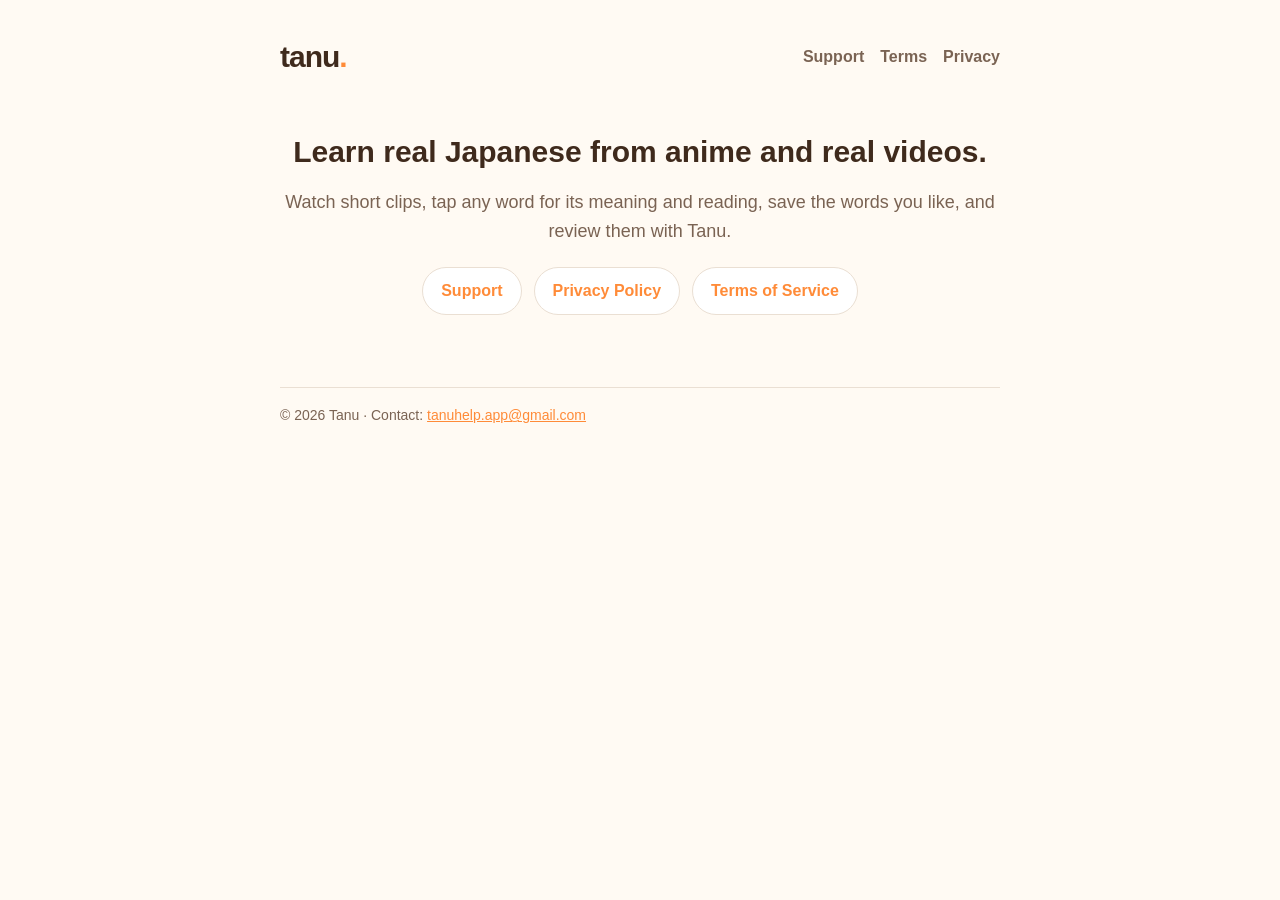
==== index.html @ a8b253e3 "Tanu website." ====
<!doctype html>
<html lang="en">
<head>
  <meta charset="utf-8">
  <meta name="viewport" content="width=device-width, initial-scale=1">
  <title>Tanu · Learn real Japanese from anime and videos</title>
  <meta name="description" content="Tanu: learn real Japanese from anime and real videos. Tap any word for its meaning, save words, and review them.">
  <link rel="stylesheet" href="style.css">
</head>
<body>
<main>
  <header>
    <a class="brand" href="index.html">tanu<span>.</span></a>
    <nav><a href="support.html">Support</a><a href="terms.html">Terms</a><a href="privacy.html">Privacy</a></nav>
  </header>

  <section class="hero">
    <h1>Learn real Japanese from anime and real videos.</h1>
    <p>Watch short clips, tap any word for its meaning and reading, save the words you like, and review them with Tanu.</p>
    <div class="links">
      <a href="support.html">Support</a>
      <a href="privacy.html">Privacy Policy</a>
      <a href="terms.html">Terms of Service</a>
    </div>
  </section>

  <footer>© 2026 Tanu · Contact: <a href="mailto:tanuhelp.app@gmail.com">tanuhelp.app@gmail.com</a></footer>
</main>
</body>
</html>
---- style.css ----
:root {
  --bg: #fffaf3;
  --card: #ffffff;
  --ink: #3f2a1c;
  --muted: #7a6353;
  --accent: #ff8b38;
  --line: #eadfd3;
}
@media (prefers-color-scheme: dark) {
  :root { --bg: #191512; --card: #2c231d; --ink: #fff1df; --muted: #cfbaa7; --line: #49382c; }
}
* { box-sizing: border-box; }
body {
  margin: 0; background: var(--bg); color: var(--ink);
  font: 16px/1.65 -apple-system, BlinkMacSystemFont, "Segoe UI", Roboto, "Helvetica Neue", Arial, sans-serif;
}
main { max-width: 760px; margin: 0 auto; padding: 32px 20px 64px; }
header { display: flex; align-items: center; justify-content: space-between; gap: 12px; flex-wrap: wrap; margin-bottom: 28px; }
.brand { font-size: 30px; font-weight: 900; letter-spacing: -1px; color: var(--ink); text-decoration: none; }
.brand span { color: var(--accent); }
nav a { color: var(--muted); text-decoration: none; margin-left: 16px; font-weight: 600; }
nav a:hover, a { color: var(--accent); }
h1 { font-size: 30px; line-height: 1.2; margin: 0 0 6px; }
h2 { font-size: 20px; margin: 32px 0 8px; }
h3 { font-size: 17px; margin: 22px 0 6px; }
.updated { color: var(--muted); margin: 0 0 24px; }
.card { background: var(--card); border: 1px solid var(--line); border-radius: 16px; padding: 18px 20px; margin: 16px 0; }
ul { padding-left: 22px; }
li { margin: 4px 0; }
footer { margin-top: 48px; padding-top: 16px; border-top: 1px solid var(--line); color: var(--muted); font-size: 14px; }
.hero { text-align: center; padding: 24px 0; }
.hero p { color: var(--muted); font-size: 18px; }
.links { display: flex; gap: 12px; justify-content: center; flex-wrap: wrap; margin-top: 20px; }
.links a { background: var(--card); border: 1px solid var(--line); border-radius: 999px; padding: 10px 18px; font-weight: 700; text-decoration: none; }
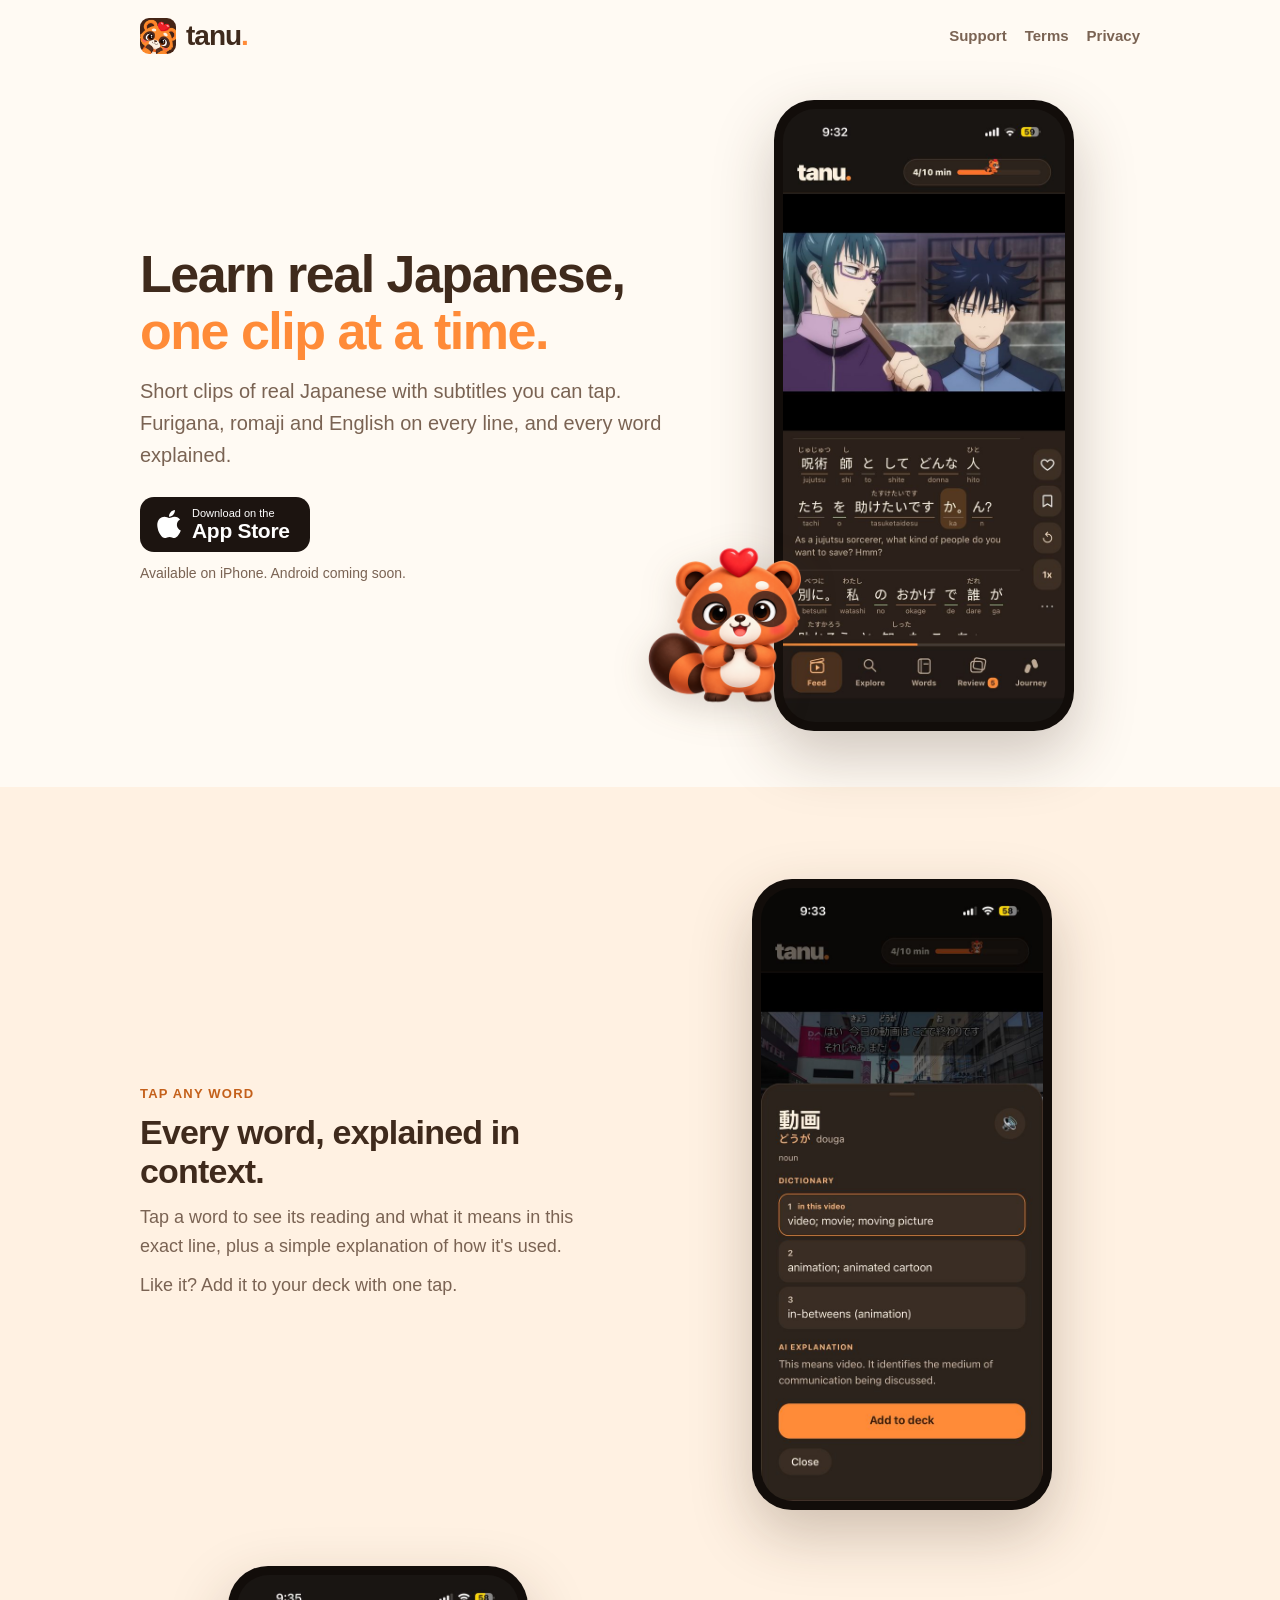
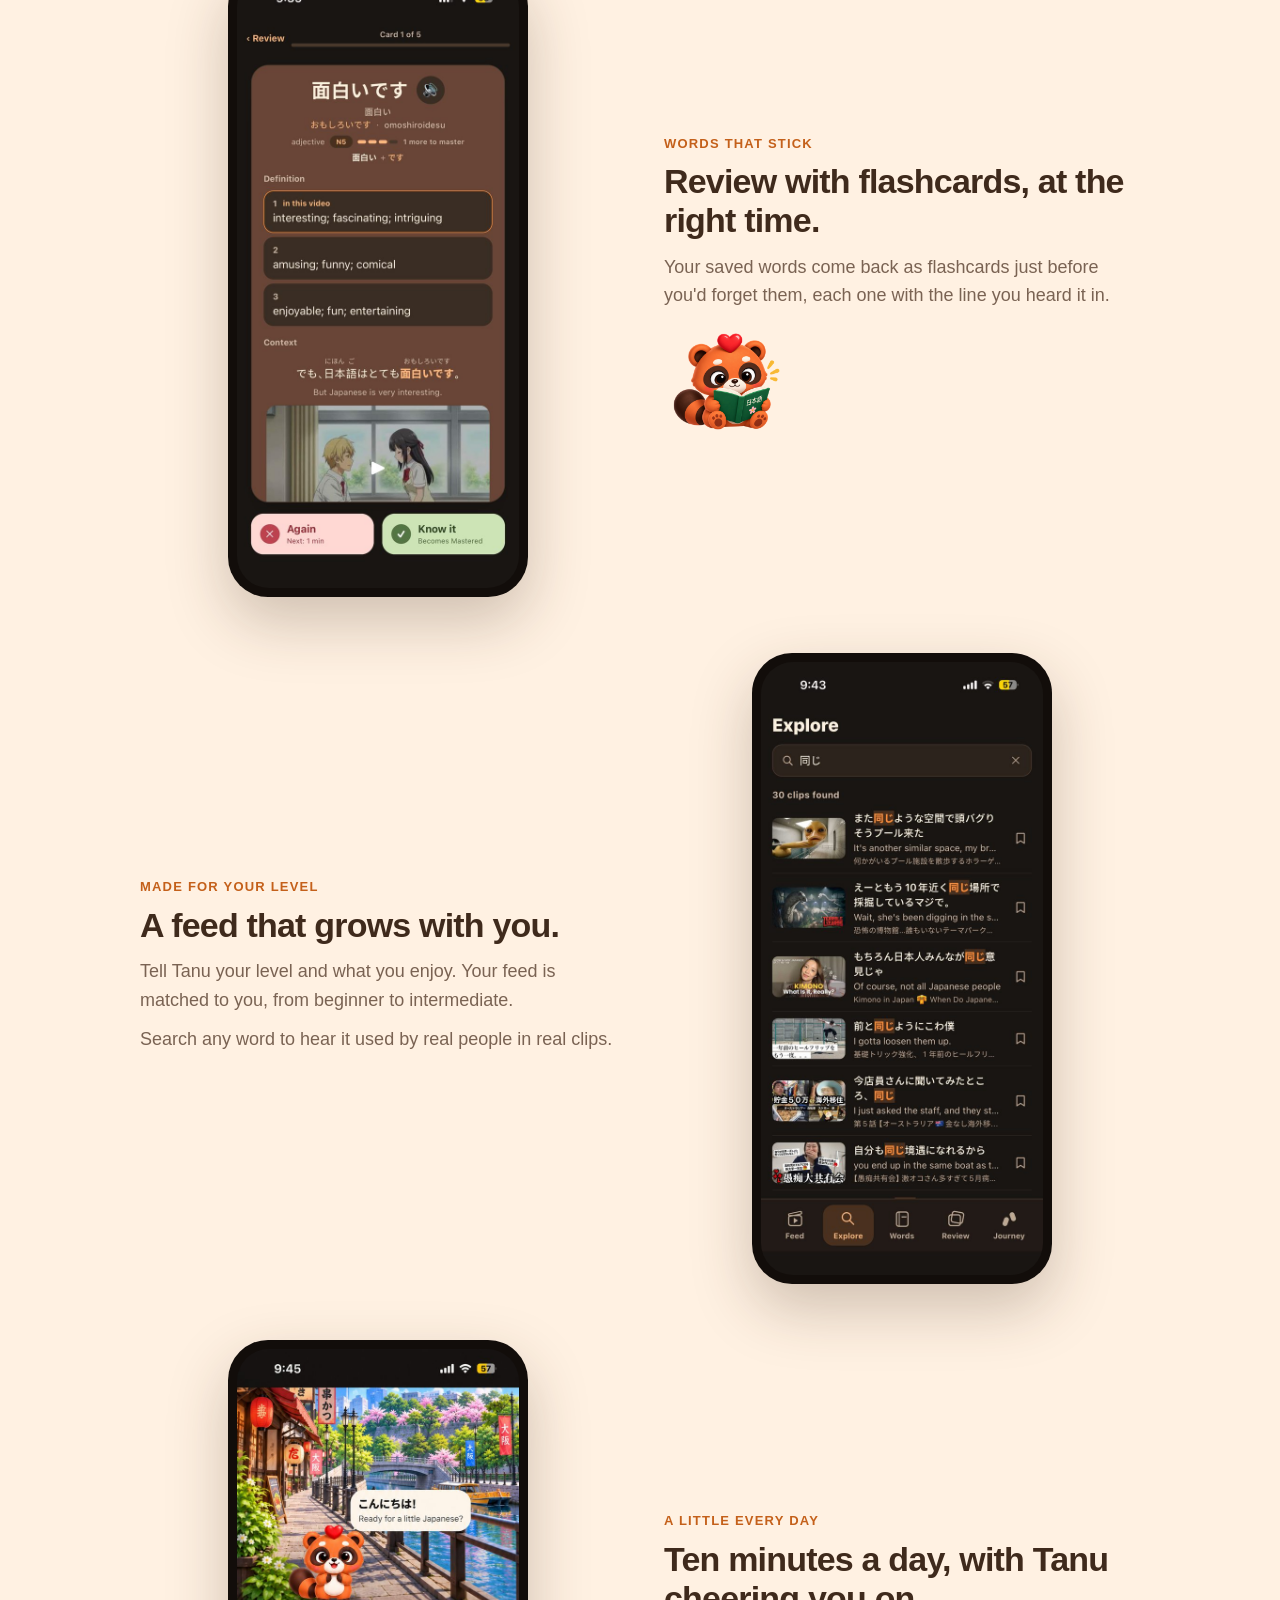
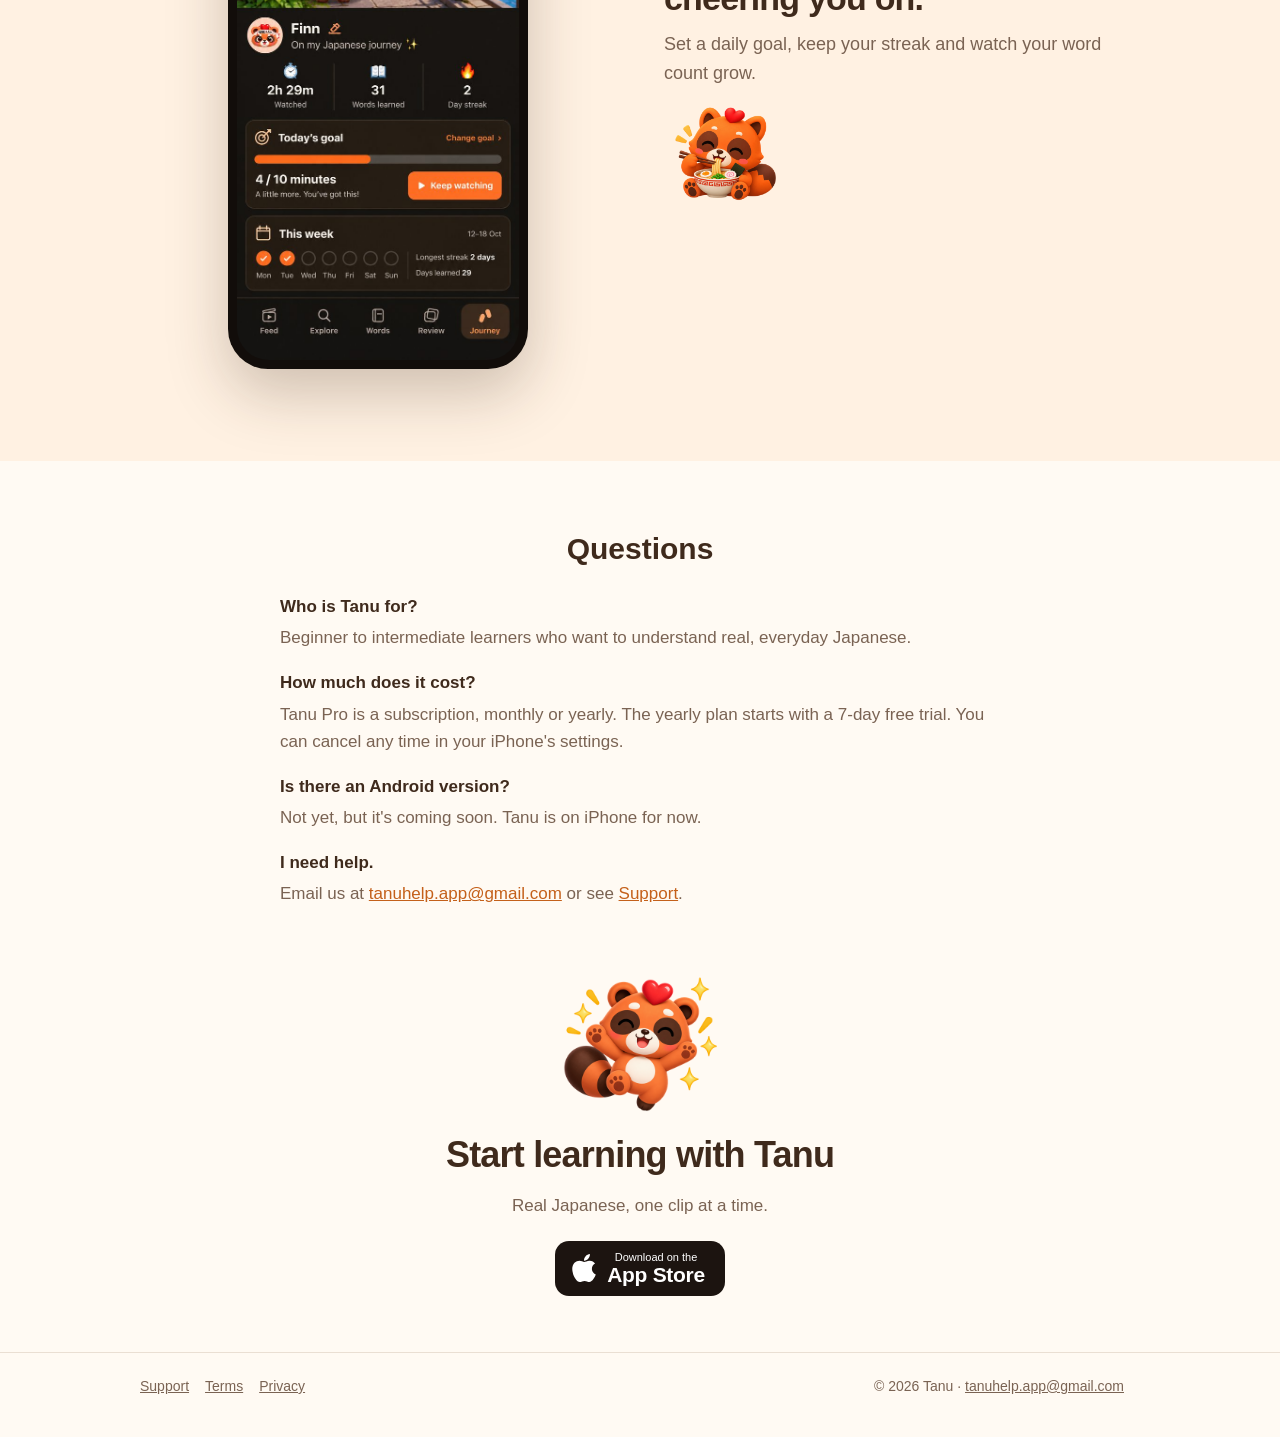
==== commit 30441799: "Landing page with screenshots, /download page, Instagram 'Open in Safari' box, short links. Co-Autho" ====
--- a/index.html
+++ b/index.html
@@ -3,28 +3,227 @@
 <head>
   <meta charset="utf-8">
   <meta name="viewport" content="width=device-width, initial-scale=1">
-  <title>Tanu · Learn real Japanese from anime and videos</title>
-  <meta name="description" content="Tanu: learn real Japanese from anime and real videos. Tap any word for its meaning, save words, and review them.">
-  <link rel="stylesheet" href="style.css">
+  <title>Tanu: Learn Japanese from real videos</title>
+  <meta name="description" content="Learn real Japanese one short clip at a time. Tap any word for its meaning, save it, and review it with flashcards. For beginner to intermediate learners.">
+  <!-- Safari shows Apple's "Get / Open" bar at the top of the page -->
+  <meta name="apple-itunes-app" content="app-id=6822796922">
+  <meta name="theme-color" content="#fffaf3">
+  <link rel="icon" href="img/favicon.png">
+  <link rel="apple-touch-icon" href="img/apple-touch-icon.png">
+  <!-- the preview card when the link is shared (Instagram DMs, iMessage...) -->
+  <meta property="og:title" content="Tanu: Learn Japanese from real videos">
+  <meta property="og:description" content="Short clips of real Japanese. Tap any word, save it, review it.">
+  <meta property="og:image" content="https://tanujapanese.github.io/img/icon.png">
+  <meta property="og:type" content="website">
+  <style>
+    :root {
+      --bg: #fffaf3; --bg2: #fff1e2; --card: #ffffff;
+      --ink: #3f2a1c; --muted: #7a6353; --accent: #ff8b38; --accent-ink: #c4601a;
+      --line: #eadfd3; --btn: #1c1410; --btn-ink: #ffffff;
+    }
+    @media (prefers-color-scheme: dark) {
+      :root {
+        --bg: #191512; --bg2: #221b16; --card: #2c231d;
+        --ink: #fff1df; --muted: #cfbaa7; --accent: #ff8b38; --accent-ink: #ffa25e;
+        --line: #49382c; --btn: #ffffff; --btn-ink: #1c1410;
+      }
+    }
+    * { box-sizing: border-box; }
+    html { -webkit-text-size-adjust: 100%; }
+    body {
+      margin: 0; background: var(--bg); color: var(--ink);
+      font: 17px/1.6 -apple-system, BlinkMacSystemFont, "Segoe UI", Roboto, "Helvetica Neue", Arial, sans-serif;
+    }
+    a { color: var(--accent-ink); }
+    img { max-width: 100%; display: block; }
+    .wrap { max-width: 1040px; margin: 0 auto; padding: 0 20px; }
+
+    /* header */
+    header .wrap { display: flex; align-items: center; justify-content: space-between; height: 72px; }
+    .brand { display: flex; align-items: center; gap: 10px; font-size: 28px; font-weight: 900; letter-spacing: -1px; color: var(--ink); text-decoration: none; }
+    .brand img { width: 36px; height: 36px; border-radius: 9px; }
+    .brand .word span { color: var(--accent); }
+    header nav a { color: var(--muted); text-decoration: none; font-weight: 600; margin-left: 18px; font-size: 15px; }
+
+    /* App Store button */
+    .store {
+      display: inline-flex; align-items: center; gap: 10px;
+      background: var(--btn); color: var(--btn-ink); text-decoration: none;
+      padding: 10px 20px 10px 16px; border-radius: 14px; line-height: 1.1;
+    }
+    .store svg { width: 26px; height: 32px; fill: currentColor; }
+    .store small { display: block; font-size: 11px; font-weight: 500; }
+    .store b { display: block; font-size: 21px; font-weight: 600; letter-spacing: -0.3px; }
+    .store-note { color: var(--muted); font-size: 14px; margin: 10px 0 0; }
+
+    /* hero */
+    .hero { padding: 28px 0 56px; }
+    .hero .wrap { display: grid; grid-template-columns: 1.1fr 0.9fr; gap: 40px; align-items: center; }
+    .hero h1 { font-size: 52px; line-height: 1.08; letter-spacing: -1.5px; margin: 0 0 16px; }
+    .hero h1 em { font-style: normal; color: var(--accent); }
+    .hero p.lead { font-size: 20px; color: var(--muted); margin: 0 0 26px; max-width: 30em; }
+    .hero-art { position: relative; }
+    .hero-art .tanu { position: absolute; width: 44%; left: -18%; bottom: 4%; z-index: 2; filter: drop-shadow(0 10px 18px rgba(63,42,28,.18)); }
+
+    /* phone frame around a screenshot */
+    .phone {
+      width: 100%; max-width: 300px; margin: 0 auto;
+      border-radius: 40px; padding: 9px; background: #120d0a;
+      box-shadow: 0 24px 60px rgba(63,42,28,.25);
+    }
+    .phone img { border-radius: 32px; width: 100%; height: auto; }
+
+    /* feature rows */
+    .features { background: var(--bg2); padding: 64px 0; }
+    .feature { display: grid; grid-template-columns: 1fr 1fr; gap: 48px; align-items: center; padding: 28px 0; }
+    .feature:nth-child(even) .copy { order: 2; }
+    .feature h2 { font-size: 34px; line-height: 1.15; letter-spacing: -0.8px; margin: 0 0 12px; }
+    .feature p { color: var(--muted); font-size: 18px; margin: 0 0 10px; }
+    .feature .tag { display: inline-block; color: var(--accent-ink); font-weight: 800; font-size: 13px; letter-spacing: 1.2px; text-transform: uppercase; margin-bottom: 8px; }
+    .feature .mascot { width: 120px; margin-top: 14px; }
+
+    /* FAQ */
+    .faq { padding: 64px 0 0; }
+    .faq h2 { text-align: center; font-size: 30px; margin: 0 0 20px; }
+    .faq dl { max-width: 720px; margin: 0 auto; }
+    .faq dt { font-weight: 800; margin-top: 18px; }
+    .faq dd { margin: 4px 0 0; color: var(--muted); }
+
+    /* final call */
+    .final { text-align: center; padding: 64px 0 56px; }
+    .final img.mascot { width: 160px; margin: 0 auto 8px; }
+    .final h2 { font-size: 36px; letter-spacing: -0.8px; margin: 0 0 8px; }
+    .final p { color: var(--muted); margin: 0 0 22px; }
+
+    footer { border-top: 1px solid var(--line); padding: 22px 0 40px; color: var(--muted); font-size: 14px; }
+    footer .wrap { display: flex; justify-content: space-between; flex-wrap: wrap; gap: 10px; }
+    footer a { color: var(--muted); margin-right: 16px; }
+
+    @media (max-width: 760px) {
+      header nav { display: none; }
+      .hero { padding: 8px 0 40px; text-align: center; }
+      .hero .wrap { grid-template-columns: 1fr; gap: 28px; }
+      .hero h1 { font-size: 38px; }
+      .hero p.lead { font-size: 18px; margin-left: auto; margin-right: auto; }
+      .hero-art { max-width: 260px; margin: 0 auto; }
+      .hero-art .tanu { width: 46%; left: -22%; }
+      .features { padding: 32px 0; }
+      .feature { grid-template-columns: 1fr; gap: 22px; text-align: center; padding: 24px 0; }
+      .feature:nth-child(even) .copy { order: 0; }
+      .feature h2 { font-size: 28px; }
+      .feature .mascot { margin: 12px auto 0; }
+      .phone { max-width: 250px; }
+    }
+  </style>
 </head>
 <body>
-<main>
-  <header>
-    <a class="brand" href="index.html">tanu<span>.</span></a>
-    <nav><a href="support.html">Support</a><a href="terms.html">Terms</a><a href="privacy.html">Privacy</a></nav>
-  </header>
-
-  <section class="hero">
-    <h1>Learn real Japanese from anime and real videos.</h1>
-    <p>Watch short clips, tap any word for its meaning and reading, save the words you like, and review them with Tanu.</p>
-    <div class="links">
-      <a href="support.html">Support</a>
-      <a href="privacy.html">Privacy Policy</a>
-      <a href="terms.html">Terms of Service</a>
-    </div>
-  </section>
-
-  <footer>© 2026 Tanu · Contact: <a href="mailto:tanuhelp.app@gmail.com">tanuhelp.app@gmail.com</a></footer>
-</main>
+
+<header>
+  <div class="wrap">
+    <a class="brand" href="/"><img src="img/icon.png" alt=""><span class="word">tanu<span>.</span></span></a>
+    <nav><a href="/support">Support</a><a href="/terms">Terms</a><a href="/privacy">Privacy</a></nav>
+  </div>
+</header>
+
+<section class="hero">
+  <div class="wrap">
+    <div>
+      <h1>Learn real Japanese, <em>one clip at a time.</em></h1>
+      <p class="lead">Short clips of real Japanese with subtitles you can tap. Furigana, romaji and English on every line, and every word explained.</p>
+      <a class="store" href="https://apps.apple.com/app/id6822796922" data-store>
+        <svg viewBox="0 0 384 512" aria-hidden="true"><path d="M318.7 268.7c-.2-36.7 16.4-64.4 50-84.8-18.8-26.9-47.2-41.7-84.7-44.6-35.5-2.8-74.3 20.7-88.5 20.7-15 0-49.4-19.7-76.4-19.7C63.3 141.2 4 184.8 4 273.5q0 39.3 14.4 81.2c12.8 36.7 59 126.7 107.2 125.2 25.2-.6 43-17.9 75.8-17.9 31.8 0 48.3 17.9 76.4 17.9 48.6-.7 90.4-82.5 102.6-119.3-65.2-30.7-61.7-90-61.7-91.9zm-56.6-164.2c27.3-32.4 24.8-61.9 24-72.5-24.1 1.4-52 16.4-67.9 34.9-17.5 19.8-27.8 44.3-25.6 71.9 26.1 2 49.9-11.4 69.5-34.3z"/></svg>
+        <span><small>Download on the</small><b>App Store</b></span>
+      </a>
+      <p class="store-note">Available on iPhone. Android coming soon.</p>
+    </div>
+    <div class="hero-art">
+      <img class="tanu" src="img/tanu-hi.png" alt="Tanu the tanuki waving">
+      <div class="phone"><img src="img/feed.jpg" alt="The Tanu feed: a video clip with Japanese subtitles, furigana, romaji and English" width="600" height="1304"></div>
+    </div>
+  </div>
+</section>
+
+<section class="features">
+  <div class="wrap">
+
+    <div class="feature">
+      <div class="copy">
+        <span class="tag">Tap any word</span>
+        <h2>Every word, explained in context.</h2>
+        <p>Tap a word to see its reading and what it means in this exact line, plus a simple explanation of how it's used.</p>
+        <p>Like it? Add it to your deck with one tap.</p>
+      </div>
+      <div class="phone"><img src="img/word.jpg" alt="A word card for 動画 with its meanings and an explanation" width="600" height="1304" loading="lazy"></div>
+    </div>
+
+    <div class="feature">
+      <div class="copy">
+        <span class="tag">Words that stick</span>
+        <h2>Review with flashcards, at the right time.</h2>
+        <p>Your saved words come back as flashcards just before you'd forget them, each one with the line you heard it in.</p>
+        <img class="mascot" src="img/tanu-study.png" alt="" loading="lazy">
+      </div>
+      <div class="phone"><img src="img/review.jpg" alt="A flashcard for 面白いです with its meaning and the clip it came from" width="600" height="1304" loading="lazy"></div>
+    </div>
+
+    <div class="feature">
+      <div class="copy">
+        <span class="tag">Made for your level</span>
+        <h2>A feed that grows with you.</h2>
+        <p>Tell Tanu your level and what you enjoy. Your feed is matched to you, from beginner to intermediate.</p>
+        <p>Search any word to hear it used by real people in real clips.</p>
+      </div>
+      <div class="phone"><img src="img/explore.jpg" alt="Explore: searching for 同じ shows clips where it's spoken" width="600" height="1304" loading="lazy"></div>
+    </div>
+
+    <div class="feature">
+      <div class="copy">
+        <span class="tag">A little every day</span>
+        <h2>Ten minutes a day, with Tanu cheering you on.</h2>
+        <p>Set a daily goal, keep your streak and watch your word count grow.</p>
+        <img class="mascot" src="img/tanu-ramen.png" alt="" loading="lazy">
+      </div>
+      <div class="phone"><img src="img/journey.jpg" alt="Journey: daily goal, words learned and day streak" width="600" height="1300" loading="lazy"></div>
+    </div>
+
+  </div>
+</section>
+
+<section class="faq">
+  <div class="wrap">
+    <h2>Questions</h2>
+    <dl>
+      <dt>Who is Tanu for?</dt>
+      <dd>Beginner to intermediate learners who want to understand real, everyday Japanese.</dd>
+      <dt>How much does it cost?</dt>
+      <dd>Tanu Pro is a subscription, monthly or yearly. The yearly plan starts with a 7-day free trial. You can cancel any time in your iPhone's settings.</dd>
+      <dt>Is there an Android version?</dt>
+      <dd>Not yet, but it's coming soon. Tanu is on iPhone for now.</dd>
+      <dt>I need help.</dt>
+      <dd>Email us at <a href="mailto:tanuhelp.app@gmail.com">tanuhelp.app@gmail.com</a> or see <a href="/support">Support</a>.</dd>
+    </dl>
+  </div>
+</section>
+
+<section class="final">
+  <div class="wrap">
+    <img class="mascot" src="img/tanu-yay.png" alt="" loading="lazy">
+    <h2>Start learning with Tanu</h2>
+    <p>Real Japanese, one clip at a time.</p>
+    <a class="store" href="https://apps.apple.com/app/id6822796922" data-store>
+      <svg viewBox="0 0 384 512" aria-hidden="true"><path d="M318.7 268.7c-.2-36.7 16.4-64.4 50-84.8-18.8-26.9-47.2-41.7-84.7-44.6-35.5-2.8-74.3 20.7-88.5 20.7-15 0-49.4-19.7-76.4-19.7C63.3 141.2 4 184.8 4 273.5q0 39.3 14.4 81.2c12.8 36.7 59 126.7 107.2 125.2 25.2-.6 43-17.9 75.8-17.9 31.8 0 48.3 17.9 76.4 17.9 48.6-.7 90.4-82.5 102.6-119.3-65.2-30.7-61.7-90-61.7-91.9zm-56.6-164.2c27.3-32.4 24.8-61.9 24-72.5-24.1 1.4-52 16.4-67.9 34.9-17.5 19.8-27.8 44.3-25.6 71.9 26.1 2 49.9-11.4 69.5-34.3z"/></svg>
+      <span><small>Download on the</small><b>App Store</b></span>
+    </a>
+  </div>
+</section>
+
+<footer>
+  <div class="wrap">
+    <div><a href="/support">Support</a><a href="/terms">Terms</a><a href="/privacy">Privacy</a></div>
+    <div>© 2026 Tanu · <a href="mailto:tanuhelp.app@gmail.com">tanuhelp.app@gmail.com</a></div>
+  </div>
+</footer>
+
+<script src="ig.js"></script>
 </body>
 </html>
